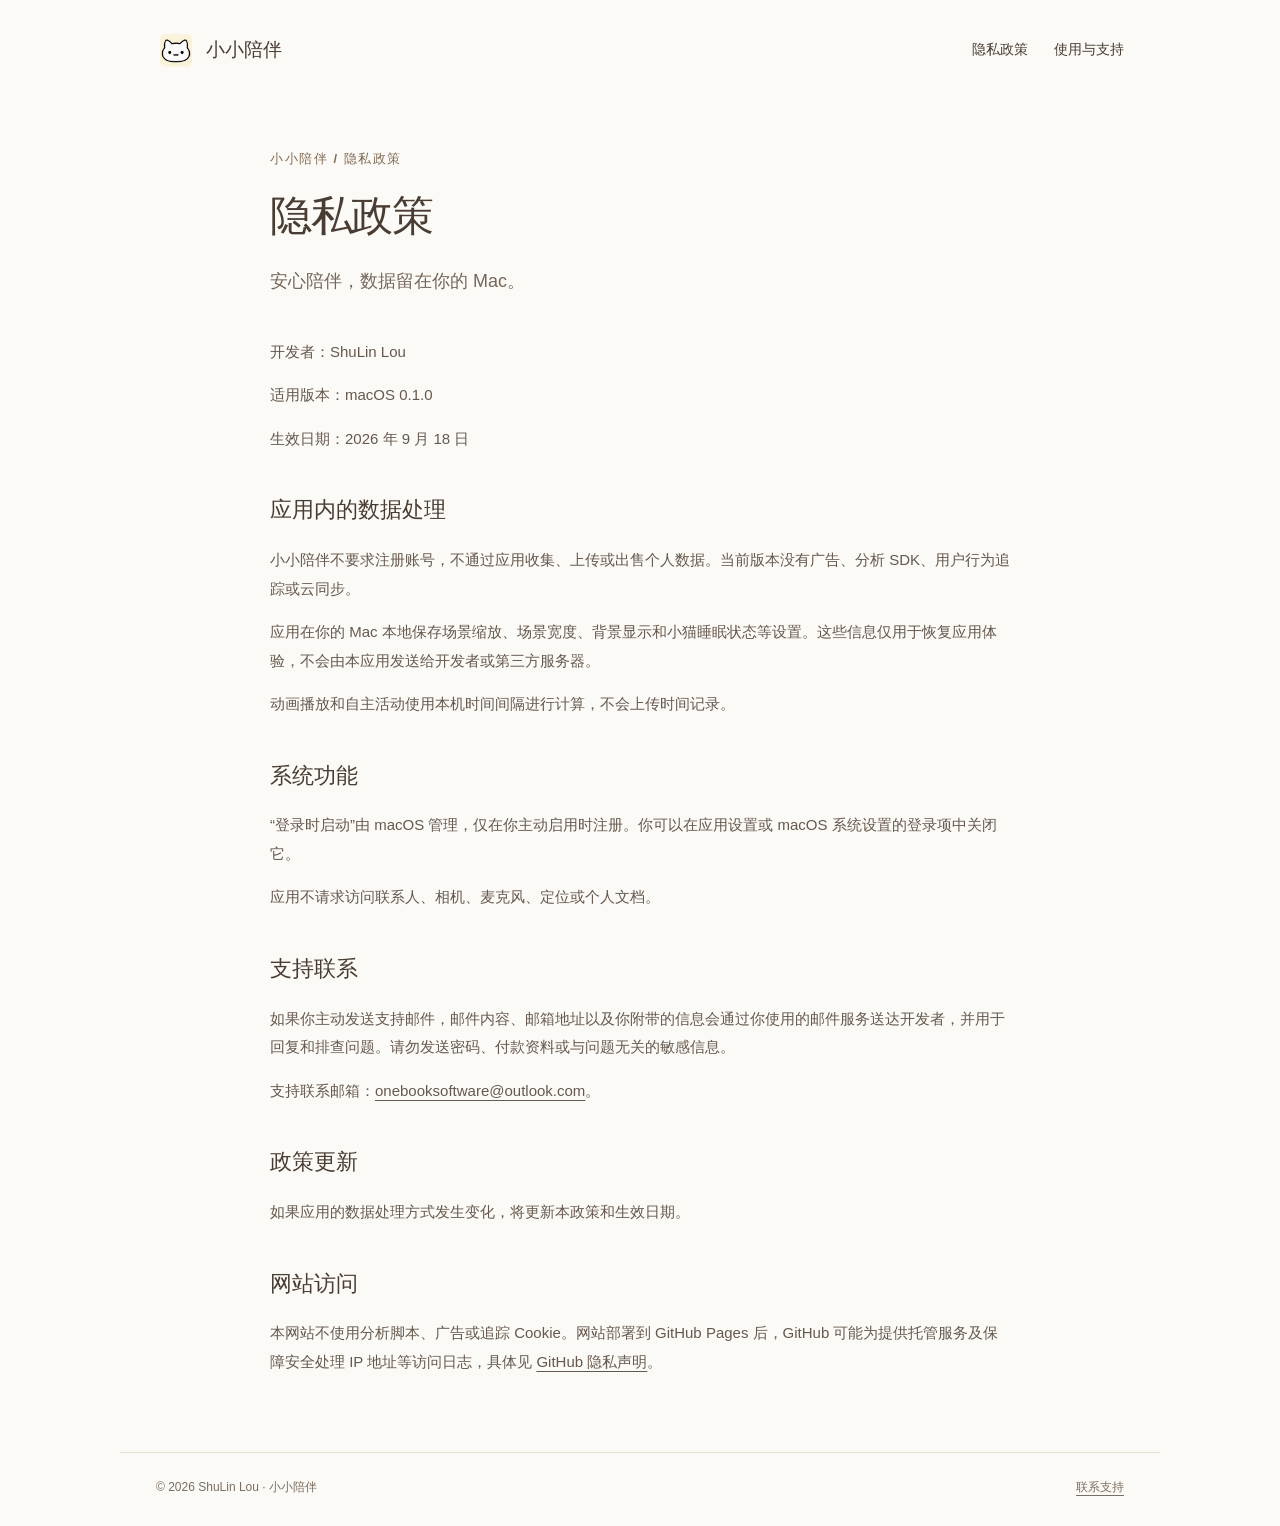
==== privacy/index.html @ c27d42a8 "创建小小陪伴官网、隐私政策与支持页面" ====
<!doctype html>
<html lang="zh-Hans"><head><meta charset="utf-8"><meta name="viewport" content="width=device-width, initial-scale=1"><meta name="description" content="安心陪伴，数据留在你的 Mac。"><meta name="color-scheme" content="light"><title>隐私政策 · 小小陪伴</title><link rel="icon" href="../assets/app-icon.png"><link rel="stylesheet" href="../assets/style.css"></head>
<body><a class="skip" href="#content">跳转到内容</a><header><a class="brand" href="../"><img src="../assets/app-icon.png" alt="" width="40" height="40">小小陪伴</a><nav aria-label="主导航"><a href="../privacy/">隐私政策</a><a href="../support/">使用与支持</a></nav></header><main id="content"><article><div class="eyebrow">小小陪伴 / 隐私政策</div><h1>隐私政策</h1><p class="intro">安心陪伴，数据留在你的 Mac。</p><div class="prose"><p>开发者：ShuLin Lou</p>
<p>适用版本：macOS 0.1.0</p>
<p>生效日期：2026 年 9 月 18 日</p>
<h2>应用内的数据处理</h2>
<p>小小陪伴不要求注册账号，不通过应用收集、上传或出售个人数据。当前版本没有广告、分析 SDK、用户行为追踪或云同步。</p>
<p>应用在你的 Mac 本地保存场景缩放、场景宽度、背景显示和小猫睡眠状态等设置。这些信息仅用于恢复应用体验，不会由本应用发送给开发者或第三方服务器。</p>
<p>动画播放和自主活动使用本机时间间隔进行计算，不会上传时间记录。</p>
<h2>系统功能</h2>
<p>“登录时启动”由 macOS 管理，仅在你主动启用时注册。你可以在应用设置或 macOS 系统设置的登录项中关闭它。</p>
<p>应用不请求访问联系人、相机、麦克风、定位或个人文档。</p>
<h2>支持联系</h2>
<p>如果你主动发送支持邮件，邮件内容、邮箱地址以及你附带的信息会通过你使用的邮件服务送达开发者，并用于回复和排查问题。请勿发送密码、付款资料或与问题无关的敏感信息。</p>
<p>支持联系邮箱：<a href="mailto:onebooksoftware@outlook.com">onebooksoftware@outlook.com</a>。</p>
<h2>政策更新</h2>
<p>如果应用的数据处理方式发生变化，将更新本政策和生效日期。</p>
<h2>网站访问</h2>
<p>本网站不使用分析脚本、广告或追踪 Cookie。网站部署到 GitHub Pages 后，GitHub 可能为提供托管服务及保障安全处理 IP 地址等访问日志，具体见 <a href="https://docs.github.com/en/site-policy/privacy-policies/github-general-privacy-statement">GitHub 隐私声明</a>。</p></div></article></main><footer><span>© 2026 ShuLin Lou · 小小陪伴</span><a href="mailto:onebooksoftware@outlook.com">联系支持</a></footer></body></html>
---- assets/style.css ----
:root{font-family:-apple-system,BlinkMacSystemFont,"PingFang SC","Microsoft YaHei",sans-serif;color:#493d33;background:#fcfaf6;font-synthesis:none}*{box-sizing:border-box}body{margin:0}a{color:inherit;text-underline-offset:4px}header,main,footer{max-width:1040px;margin:auto;padding:0 36px}header{min-height:100px;display:flex;align-items:center;justify-content:space-between;gap:24px}.brand{display:flex;align-items:center;gap:10px;font-size:19px;font-weight:650;text-decoration:none}.brand img{border-radius:12px}nav{display:flex;gap:26px;font-size:14px}nav a{text-decoration:none}a:hover{color:#835b39}a:focus-visible{outline:3px solid #a87546;outline-offset:6px}.hero{display:flex;align-items:center;justify-content:space-between;gap:40px;padding:74px 0 72px}.eyebrow{font-size:13px;letter-spacing:.12em;color:#816c58;font-weight:600}h1{font-size:clamp(36px,5.5vw,60px);line-height:1.23;letter-spacing:-.035em;margin:22px 0}.intro{font-size:18px;line-height:1.9;color:#75675c}.hero-cat{width:34%;height:auto;border-radius:26%;box-shadow:0 22px 70px #8d70441a}.button{display:inline-flex;gap:35px;padding:14px 22px;background:#70533d;color:white;border-radius:12px;text-decoration:none;margin-top:20px}.button:hover{background:#59402e;color:white}.note{font-size:12px;color:#82766b;margin-top:18px}.cards{display:grid;grid-template-columns:1fr 1fr;gap:22px;padding-bottom:70px}.card{padding:30px;border:1px solid #e8dfd3;border-radius:20px;background:#fffdf9;text-decoration:none}.card h2{font-size:22px}.card h2 span{float:right;color:#9b795a}.card p{color:#75675c;line-height:1.9;margin-bottom:0}footer{border-top:1px solid #e8dfd3;padding-top:26px;padding-bottom:30px;display:flex;justify-content:space-between;gap:20px;font-size:12px;color:#7b6e62}article{max-width:740px;margin:50px auto 76px}article h1{font-size:42px}.prose{margin-top:40px;line-height:1.9}.prose h2{font-size:22px;margin:36px 0 12px}.prose h3{font-size:17px;margin:26px 0 8px}.prose p,.prose li{font-size:15px;color:#65594f}.prose a{overflow-wrap:anywhere}.prose ul{padding-left:22px}.skip{position:absolute;left:16px;top:-80px;background:white;padding:12px}.skip:focus{top:12px}@media(max-width:640px){header,main,footer{padding-left:22px;padding-right:22px}header{min-height:84px;gap:12px}.brand{font-size:16px}.brand img{width:32px;height:32px}nav{gap:14px;font-size:12px}.hero{padding:38px 0 44px;gap:20px;align-items:flex-start}.hero-cat{width:28%;margin-top:48px}.intro{font-size:15px}.cards{grid-template-columns:1fr;padding-bottom:40px}.card{padding:24px}article{margin-top:32px}article h1{font-size:34px}footer{flex-wrap:wrap}}
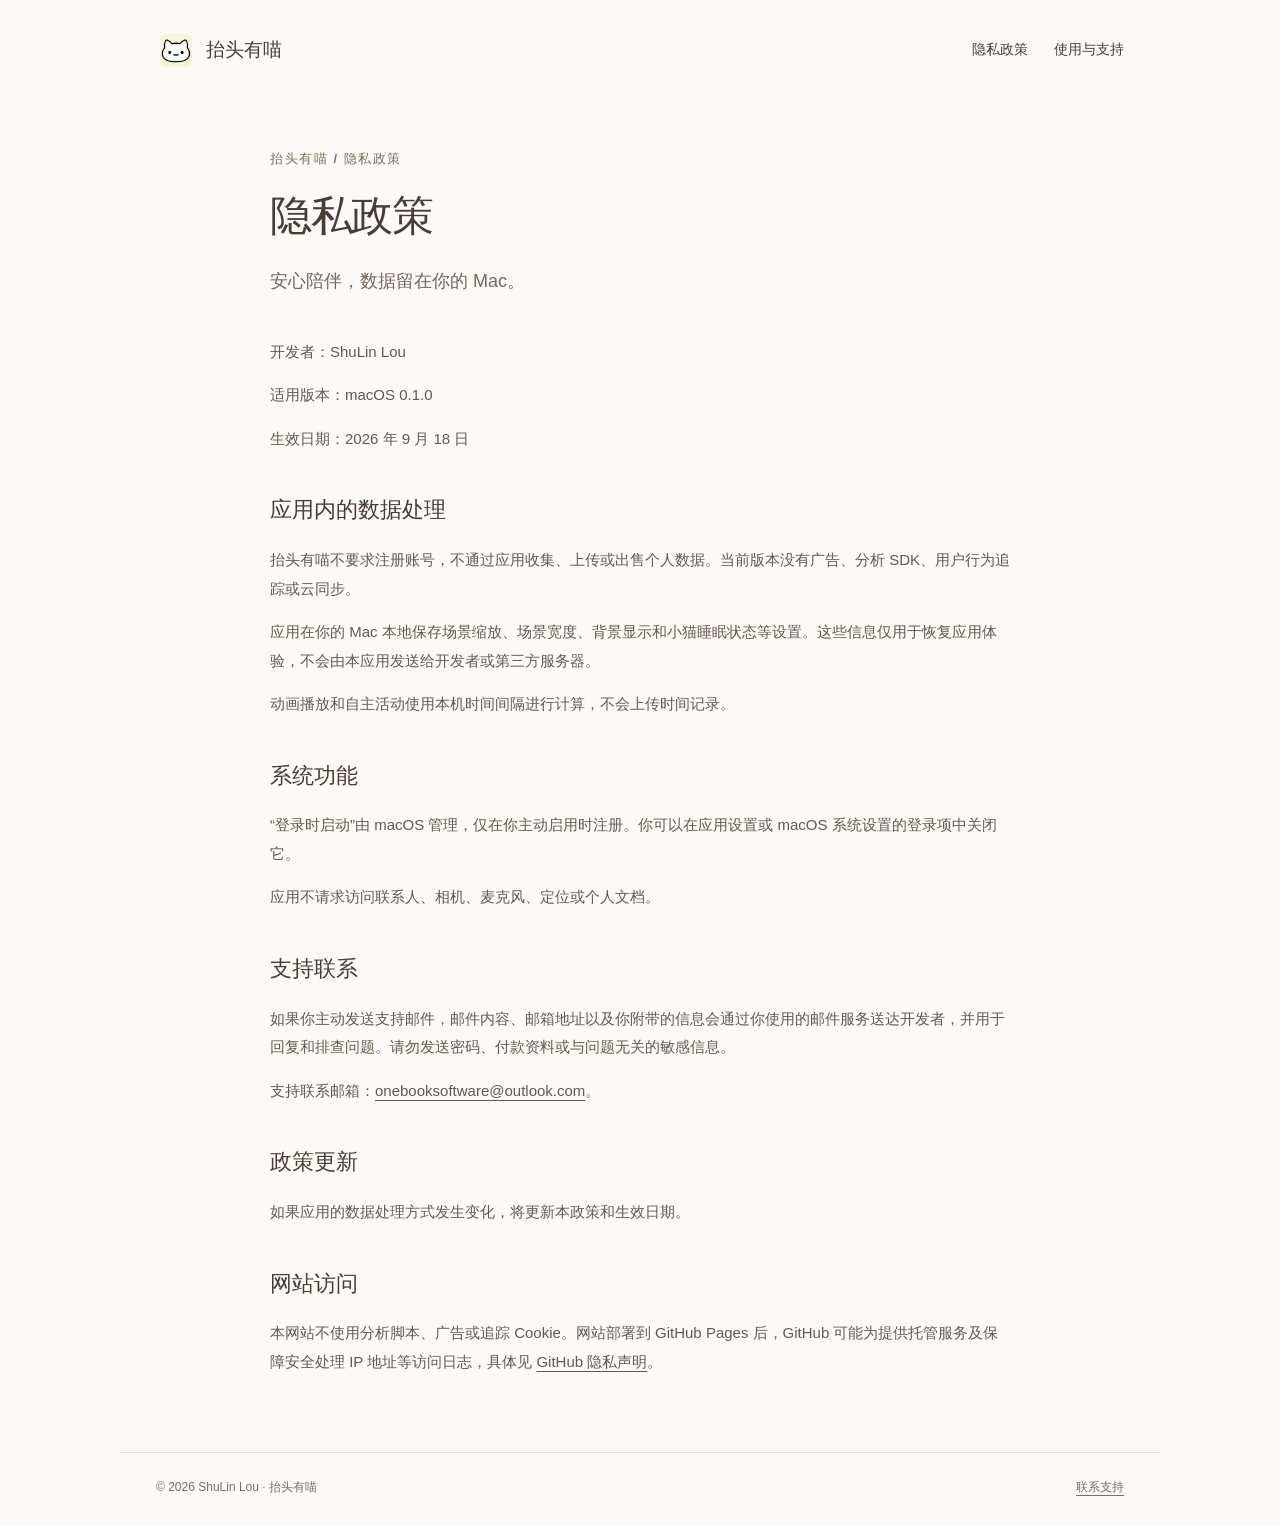
==== commit f392a3ca: "将应用名称更新为抬头有喵" ====
--- a/privacy/index.html
+++ b/privacy/index.html
@@ -1,10 +1,10 @@
 <!doctype html>
-<html lang="zh-Hans"><head><meta charset="utf-8"><meta name="viewport" content="width=device-width, initial-scale=1"><meta name="description" content="安心陪伴，数据留在你的 Mac。"><meta name="color-scheme" content="light"><title>隐私政策 · 小小陪伴</title><link rel="icon" href="../assets/app-icon.png"><link rel="stylesheet" href="../assets/style.css"></head>
-<body><a class="skip" href="#content">跳转到内容</a><header><a class="brand" href="../"><img src="../assets/app-icon.png" alt="" width="40" height="40">小小陪伴</a><nav aria-label="主导航"><a href="../privacy/">隐私政策</a><a href="../support/">使用与支持</a></nav></header><main id="content"><article><div class="eyebrow">小小陪伴 / 隐私政策</div><h1>隐私政策</h1><p class="intro">安心陪伴，数据留在你的 Mac。</p><div class="prose"><p>开发者：ShuLin Lou</p>
+<html lang="zh-Hans"><head><meta charset="utf-8"><meta name="viewport" content="width=device-width, initial-scale=1"><meta name="description" content="安心陪伴，数据留在你的 Mac。"><meta name="color-scheme" content="light"><title>隐私政策 · 抬头有喵</title><link rel="icon" href="../assets/app-icon.png"><link rel="stylesheet" href="../assets/style.css"></head>
+<body><a class="skip" href="#content">跳转到内容</a><header><a class="brand" href="../"><img src="../assets/app-icon.png" alt="" width="40" height="40">抬头有喵</a><nav aria-label="主导航"><a href="../privacy/">隐私政策</a><a href="../support/">使用与支持</a></nav></header><main id="content"><article><div class="eyebrow">抬头有喵 / 隐私政策</div><h1>隐私政策</h1><p class="intro">安心陪伴，数据留在你的 Mac。</p><div class="prose"><p>开发者：ShuLin Lou</p>
 <p>适用版本：macOS 0.1.0</p>
 <p>生效日期：2026 年 9 月 18 日</p>
 <h2>应用内的数据处理</h2>
-<p>小小陪伴不要求注册账号，不通过应用收集、上传或出售个人数据。当前版本没有广告、分析 SDK、用户行为追踪或云同步。</p>
+<p>抬头有喵不要求注册账号，不通过应用收集、上传或出售个人数据。当前版本没有广告、分析 SDK、用户行为追踪或云同步。</p>
 <p>应用在你的 Mac 本地保存场景缩放、场景宽度、背景显示和小猫睡眠状态等设置。这些信息仅用于恢复应用体验，不会由本应用发送给开发者或第三方服务器。</p>
 <p>动画播放和自主活动使用本机时间间隔进行计算，不会上传时间记录。</p>
 <h2>系统功能</h2>
@@ -16,4 +16,4 @@
 <h2>政策更新</h2>
 <p>如果应用的数据处理方式发生变化，将更新本政策和生效日期。</p>
 <h2>网站访问</h2>
-<p>本网站不使用分析脚本、广告或追踪 Cookie。网站部署到 GitHub Pages 后，GitHub 可能为提供托管服务及保障安全处理 IP 地址等访问日志，具体见 <a href="https://docs.github.com/en/site-policy/privacy-policies/github-general-privacy-statement">GitHub 隐私声明</a>。</p></div></article></main><footer><span>© 2026 ShuLin Lou · 小小陪伴</span><a href="mailto:onebooksoftware@outlook.com">联系支持</a></footer></body></html>+<p>本网站不使用分析脚本、广告或追踪 Cookie。网站部署到 GitHub Pages 后，GitHub 可能为提供托管服务及保障安全处理 IP 地址等访问日志，具体见 <a href="https://docs.github.com/en/site-policy/privacy-policies/github-general-privacy-statement">GitHub 隐私声明</a>。</p></div></article></main><footer><span>© 2026 ShuLin Lou · 抬头有喵</span><a href="mailto:onebooksoftware@outlook.com">联系支持</a></footer></body></html>
